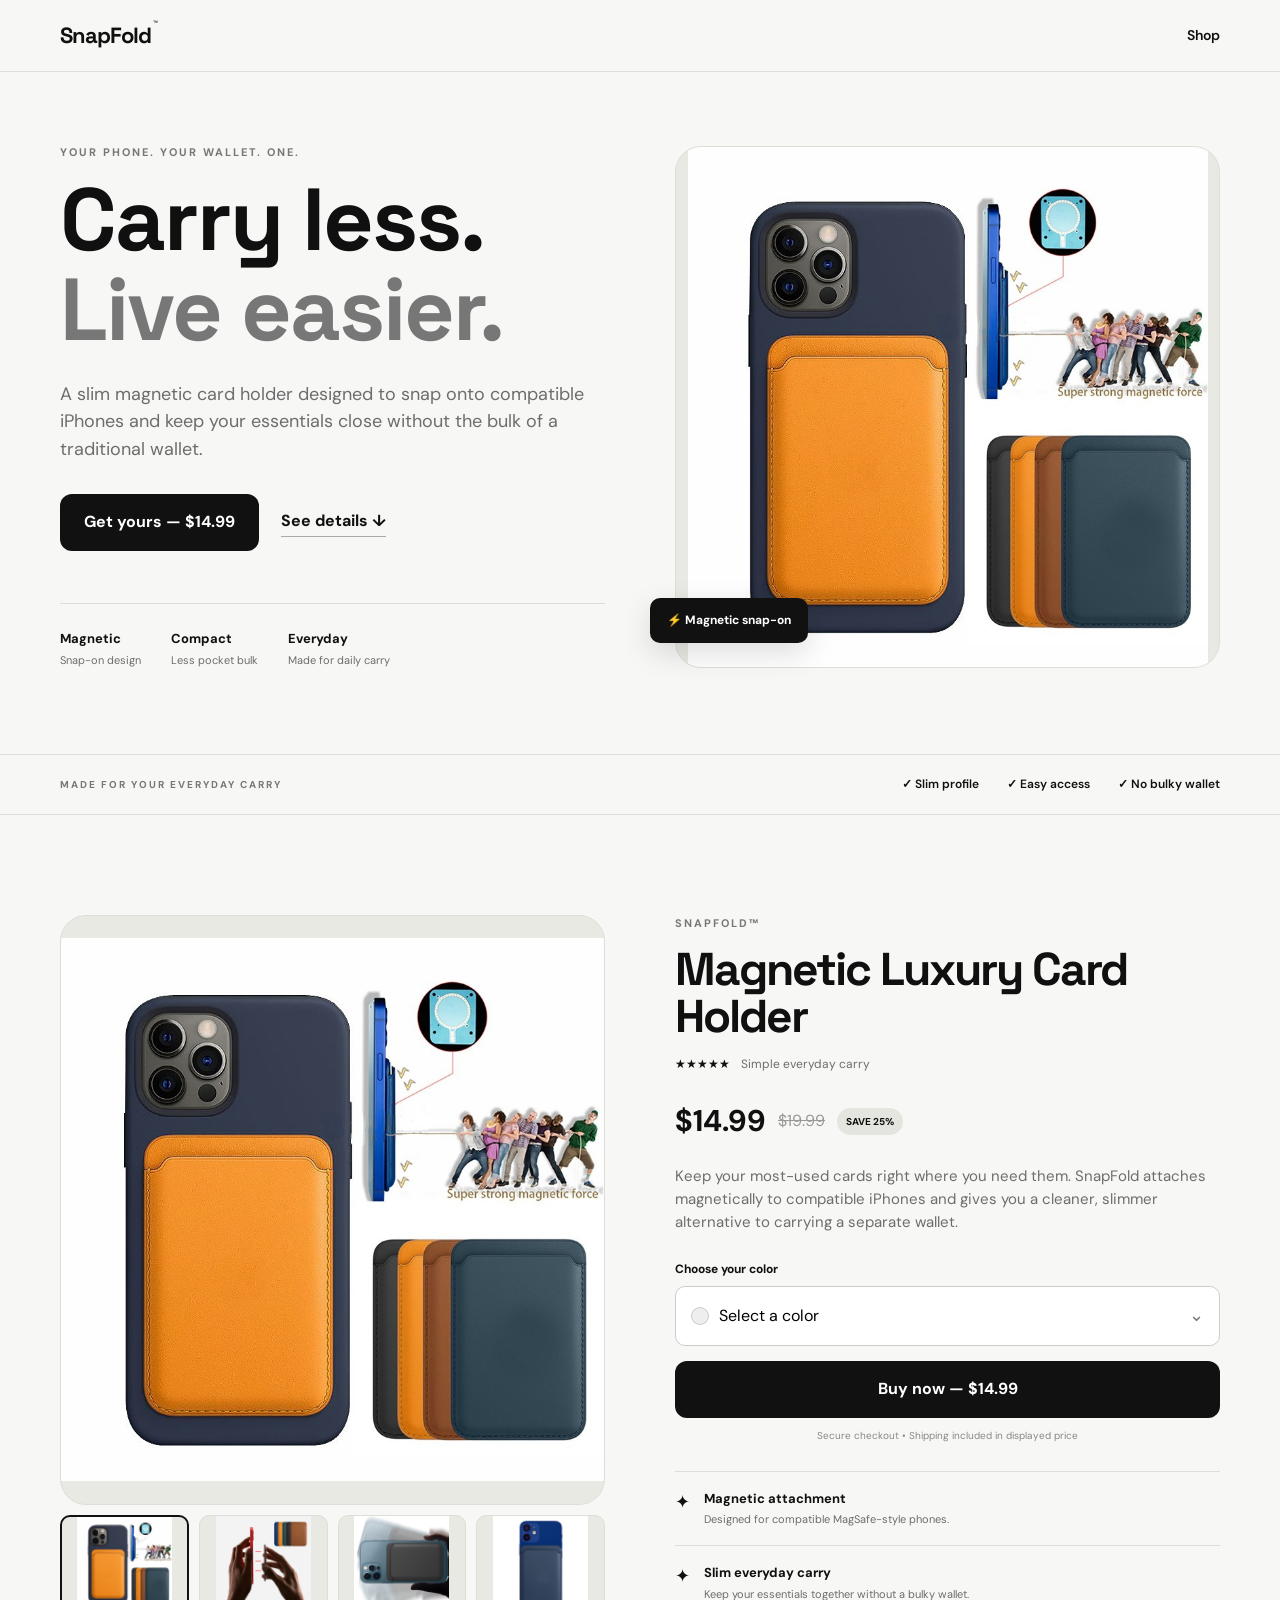
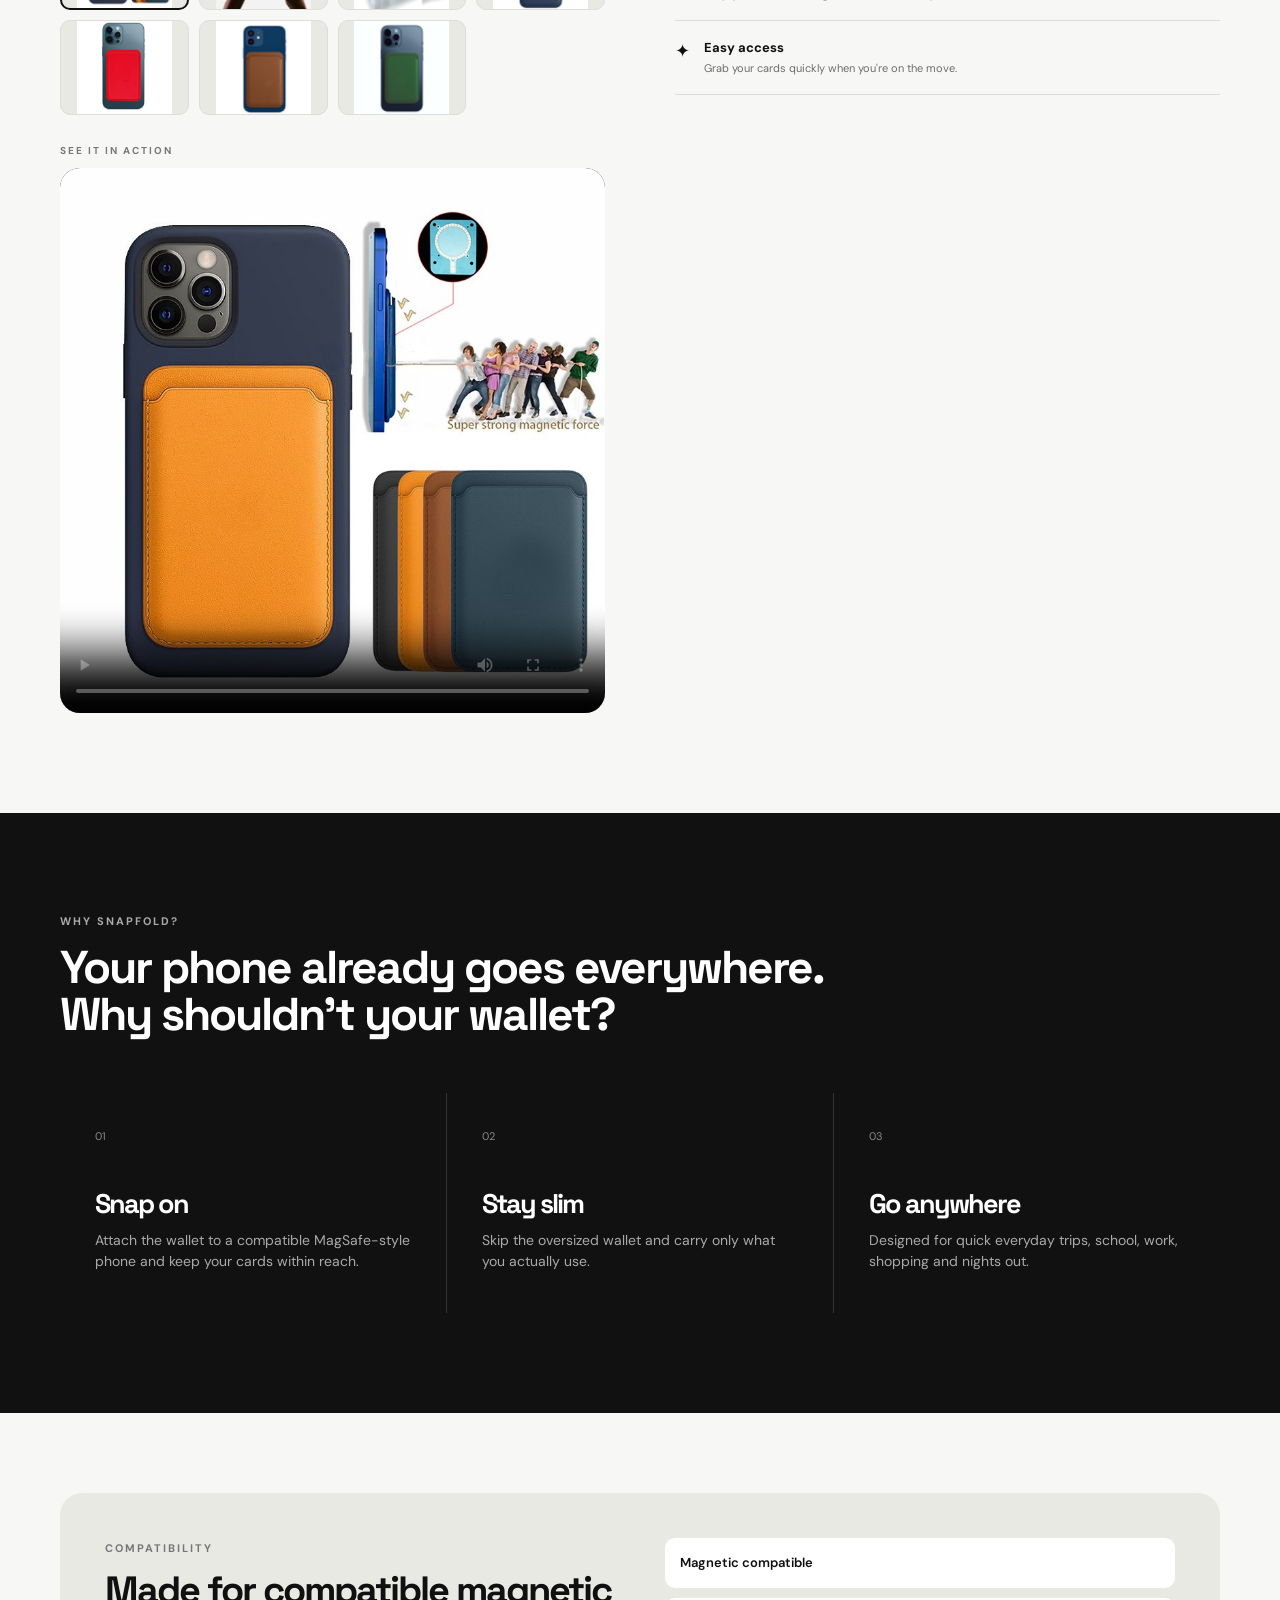
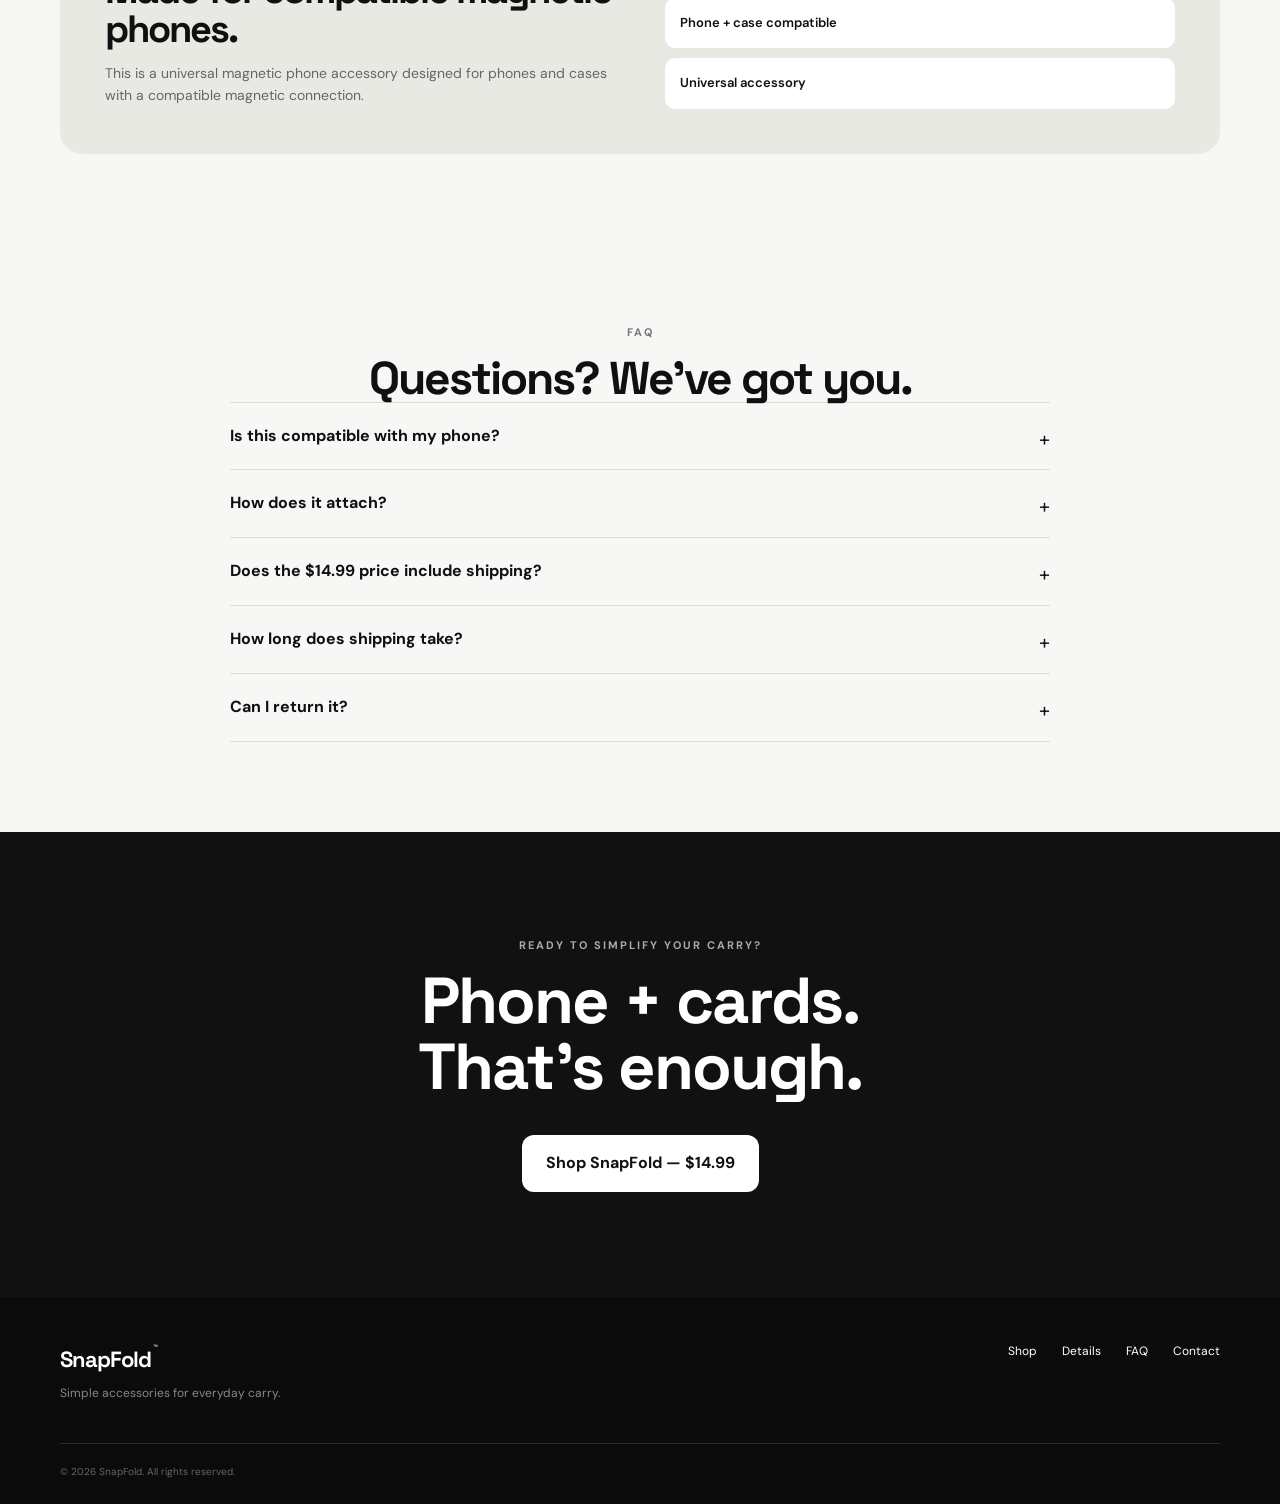
==== index.html @ 647550b1 "Add files via upload" ====
<!DOCTYPE html>
<html lang="en">
<head>
  <meta charset="UTF-8">
  <meta name="viewport" content="width=device-width, initial-scale=1.0">
  <meta name="description" content="Snap-on magnetic wallet case for your iPhone. Carry your cards without the bulky wallet.">
  <title>SnapFold — Magnetic Card Wallet</title>
  <link rel="stylesheet" href="style.css">
</head>
<body>

<header class="site-header">
  <div class="container nav">
    <a class="logo" href="#top">SnapFold<span>™</span></a>
    <a class="nav-link" href="#product">Shop</a>
  </div>
</header>

<main id="top">
  <section class="hero">
    <div class="container hero-grid">
      <div class="hero-copy">
        <p class="eyebrow">YOUR PHONE. YOUR WALLET. ONE.</p>
        <h1>Carry less.<br><span>Live easier.</span></h1>
        <p class="hero-text">
          A slim magnetic card holder designed to snap onto compatible iPhones
          and keep your essentials close without the bulk of a traditional wallet.
        </p>
        <div class="hero-actions">
          <a class="btn primary" href="#product">Get yours — $14.99</a>
          <a class="text-link" href="#details">See details ↓</a>
        </div>
        <div class="trust-row">
          <div><strong>Magnetic</strong><small>Snap-on design</small></div>
          <div><strong>Compact</strong><small>Less pocket bulk</small></div>
          <div><strong>Everyday</strong><small>Made for daily carry</small></div>
        </div>
      </div>

      <div class="hero-product">
        <div class="hero-product-image">
          <img src="snapfold-photo-1.jpeg" alt="SnapFold magnetic card holder">
        </div>
        <div class="floating-card">⚡ Magnetic snap-on</div>
      </div>
    </div>
  </section>

  <section class="social-proof">
    <div class="container proof-inner">
      <p>MADE FOR YOUR EVERYDAY CARRY</p>
      <div class="proof-items">
        <span>✓ Slim profile</span>
        <span>✓ Easy access</span>
        <span>✓ No bulky wallet</span>
      </div>
    </div>
  </section>

  <section id="product" class="product-section">
    <div class="container product-grid">
      <div class="gallery">
        <div class="main-image">
          <img id="mainProductImage" src="snapfold-photo-1.jpeg" alt="SnapFold magnetic card holder">
        </div>
        <div class="thumb-row">
          <button class="thumb active" type="button" data-image="snapfold-photo-1.jpeg" aria-label="View product photo 1"><img src="snapfold-photo-1.jpeg" alt=""></button>
          <button class="thumb" type="button" data-image="snapfold-photo-2.jpeg" aria-label="View product photo 2"><img src="snapfold-photo-2.jpeg" alt=""></button>
          <button class="thumb" type="button" data-image="snapfold-photo-3.jpeg" aria-label="View product photo 3"><img src="snapfold-photo-3.jpeg" alt=""></button>
          <button class="thumb" type="button" data-image="snapfold-photo-4.jpeg" aria-label="View product photo 4"><img src="snapfold-photo-4.jpeg" alt=""></button>
          <button class="thumb" type="button" data-image="snapfold-photo-5.jpeg" aria-label="View product photo 5"><img src="snapfold-photo-5.jpeg" alt=""></button>
          <button class="thumb" type="button" data-image="snapfold-photo-6.jpeg" aria-label="View product photo 6"><img src="snapfold-photo-6.jpeg" alt=""></button>
          <button class="thumb" type="button" data-image="snapfold-photo-7.jpeg" aria-label="View product photo 7"><img src="snapfold-photo-7.jpeg" alt=""></button>
        </div>
        <div class="product-video-wrap">
          <p class="media-label">SEE IT IN ACTION</p>
          <video class="product-video" controls playsinline preload="metadata" poster="snapfold-photo-1.jpeg">
            <source src="product-video.mp4" type="video/mp4">
            Your browser does not support the video tag.
          </video>
        </div>
      </div>

      <div class="product-info">
        <p class="eyebrow">SNAPFOLD™</p>
        <h2>Magnetic Luxury Card Holder</h2>
        <div class="rating">★★★★★ <span>Simple everyday carry</span></div>
        <div class="price-row">
          <span class="price">$14.99</span>
          <span class="compare">$19.99</span>
          <span class="badge">SAVE 25%</span>
        </div>
        <p class="product-description">
          Keep your most-used cards right where you need them. SnapFold attaches
          magnetically to compatible iPhones and gives you a cleaner, slimmer
          alternative to carrying a separate wallet.
        </p>

        <div class="option-block">
          <label>Choose your color</label>
          <button class="color-trigger" type="button" id="colorTrigger" aria-expanded="false"><span class="selected-preview"><span class="color-dot neutral" id="selectedDot"></span><span id="selectedColor">Select a color</span></span><span class="arrow">⌄</span></button>
          <div class="color-panel" id="colorPanel">
            <div class="color-panel-title">Available colors</div>
            <div class="color-grid">
              <button class="color-item" type="button" data-color="Black"><span class="color-dot black"></span><span>Black</span></button>
              <button class="color-item" type="button" data-color="Dark Gray"><span class="color-dot dark-gray"></span><span>Dark Gray</span></button>
              <button class="color-item" type="button" data-color="Gray"><span class="color-dot gray"></span><span>Gray</span></button>
              <button class="color-item" type="button" data-color="White"><span class="color-dot white"></span><span>White</span></button>
              <button class="color-item" type="button" data-color="Cream"><span class="color-dot cream"></span><span>Cream</span></button>
              <button class="color-item" type="button" data-color="Beige"><span class="color-dot beige"></span><span>Beige</span></button>
              <button class="color-item" type="button" data-color="Taupe"><span class="color-dot taupe"></span><span>Taupe</span></button>
              <button class="color-item" type="button" data-color="Brown"><span class="color-dot brown"></span><span>Brown</span></button>
              <button class="color-item" type="button" data-color="Cognac"><span class="color-dot cognac"></span><span>Cognac</span></button>
              <button class="color-item" type="button" data-color="Red"><span class="color-dot red"></span><span>Red</span></button>
              <button class="color-item" type="button" data-color="Burgundy"><span class="color-dot burgundy"></span><span>Burgundy</span></button>
              <button class="color-item" type="button" data-color="Coral"><span class="color-dot coral"></span><span>Coral</span></button>
              <button class="color-item" type="button" data-color="Orange"><span class="color-dot orange"></span><span>Orange</span></button>
              <button class="color-item" type="button" data-color="Yellow"><span class="color-dot yellow"></span><span>Yellow</span></button>
              <button class="color-item" type="button" data-color="Sage Green"><span class="color-dot sage-green"></span><span>Sage Green</span></button>
              <button class="color-item" type="button" data-color="Light Blue"><span class="color-dot light-blue"></span><span>Light Blue</span></button>
              <button class="color-item" type="button" data-color="Sky Blue"><span class="color-dot sky-blue"></span><span>Sky Blue</span></button>
              <button class="color-item" type="button" data-color="Blue"><span class="color-dot blue"></span><span>Blue</span></button>
              <button class="color-item" type="button" data-color="Royal Blue"><span class="color-dot royal-blue"></span><span>Royal Blue</span></button>
              <button class="color-item" type="button" data-color="Navy"><span class="color-dot navy"></span><span>Navy</span></button>
              <button class="color-item" type="button" data-color="Lavender"><span class="color-dot lavender"></span><span>Lavender</span></button>
              <button class="color-item" type="button" data-color="Purple"><span class="color-dot purple"></span><span>Purple</span></button>
              <button class="color-item" type="button" data-color="Plum"><span class="color-dot plum"></span><span>Plum</span></button>
              <button class="color-item" type="button" data-color="Light Pink"><span class="color-dot light-pink"></span><span>Light Pink</span></button>
              <button class="color-item" type="button" data-color="Pink"><span class="color-dot pink"></span><span>Pink</span></button>
              <button class="color-item" type="button" data-color="Hot Pink"><span class="color-dot hot-pink"></span><span>Hot Pink</span></button>
              <button class="color-item" type="button" data-color="Rose"><span class="color-dot rose"></span><span>Rose</span></button>
              <button class="color-item" type="button" data-color="Stone"><span class="color-dot stone"></span><span>Stone</span></button>
              <button class="color-item" type="button" data-color="Mocha"><span class="color-dot mocha"></span><span>Mocha</span></button>
              <button class="color-item" type="button" data-color="Midnight"><span class="color-dot midnight"></span><span>Midnight</span></button>
            </div>
          </div>
        </div>

        <button class="btn primary full" id="buyButton">Buy now — $14.99</button>
        <p class="checkout-note">Secure checkout • Shipping included in displayed price</p>

        <div class="benefits">
          <div><span>✦</span><div><strong>Magnetic attachment</strong><small>Designed for compatible MagSafe-style phones.</small></div></div>
          <div><span>✦</span><div><strong>Slim everyday carry</strong><small>Keep your essentials together without a bulky wallet.</small></div></div>
          <div><span>✦</span><div><strong>Easy access</strong><small>Grab your cards quickly when you're on the move.</small></div></div>
        </div>
      </div>
    </div>
  </section>

  <section id="details" class="details">
    <div class="container">
      <div class="section-heading">
        <p class="eyebrow">WHY SNAPFOLD?</p>
        <h2>Your phone already goes everywhere.<br>Why shouldn't your wallet?</h2>
      </div>
      <div class="feature-grid">
        <article><div class="feature-number">01</div><h3>Snap on</h3><p>Attach the wallet to a compatible MagSafe-style phone and keep your cards within reach.</p></article>
        <article><div class="feature-number">02</div><h3>Stay slim</h3><p>Skip the oversized wallet and carry only what you actually use.</p></article>
        <article><div class="feature-number">03</div><h3>Go anywhere</h3><p>Designed for quick everyday trips, school, work, shopping and nights out.</p></article>
      </div>
    </div>
  </section>

  <section class="compatibility">
    <div class="container compatibility-box">
      <div>
        <p class="eyebrow">COMPATIBILITY</p>
        <h2>Made for compatible magnetic phones.</h2>
        <p>This is a universal magnetic phone accessory designed for phones and cases with a compatible magnetic connection.</p>
      </div>
      <div class="models">
        <span>Magnetic compatible</span>
        <span>Phone + case compatible</span>
        <span>Universal accessory</span>
      </div>
    </div>
  </section>

  <section id="faq" class="faq">
    <div class="container narrow">
      <div class="section-heading center">
        <p class="eyebrow">FAQ</p>
        <h2>Questions? We've got you.</h2>
      </div>
      <details><summary>Is this compatible with my phone?</summary><p>This is a universal magnetic accessory. Your phone or case needs a compatible magnetic connection for the holder to attach properly.</p></details>
      <details><summary>How does it attach?</summary><p>It uses a magnetic connection designed for compatible MagSafe-style phones/cases.</p></details>
      <details><summary>Does the $14.99 price include shipping?</summary><p>The displayed store price is set up to include the current $7.84 product-and-shipping cost you provided. Final checkout terms should be confirmed before launch.</p></details>
      <details><summary>How long does shipping take?</summary><p>Shipping time depends on the supplier's fulfillment route and destination. Add the exact CJdropshipping shipping estimate here before launching paid traffic.</p></details>
      <details><summary>Can I return it?</summary><p>Return eligibility depends on your final store policy and supplier terms. Publish your actual return policy before accepting orders.</p></details>
    </div>
  </section>

  <section class="final-cta">
    <div class="container">
      <p class="eyebrow">READY TO SIMPLIFY YOUR CARRY?</p>
      <h2>Phone + cards.<br>That's enough.</h2>
      <a class="btn light" href="#product">Shop SnapFold — $14.99</a>
    </div>
  </section>
</main>

<footer>
  <div class="container footer-inner">
    <div>
      <a class="logo" href="#top">SnapFold<span>™</span></a>
      <p>Simple accessories for everyday carry.</p>
    </div>
    <div class="footer-links">
      <a href="#product">Shop</a>
      <a href="#details">Details</a>
      <a href="#faq">FAQ</a>
      <a href="mailto:support@YOURDOMAIN.com">Contact</a>
    </div>
  </div>
  <div class="container copyright">© 2026 SnapFold. All rights reserved.</div>
</footer>

<script>
  const CHECKOUT_LINK = "CHECKOUT_LINK_HERE";

  document.querySelectorAll(".thumb").forEach(function (thumb) {
    thumb.addEventListener("click", function () {
      const image = this.getAttribute("data-image");
      document.getElementById("mainProductImage").src = image;

      document.querySelectorAll(".thumb").forEach(function (item) {
        item.classList.remove("active");
      });
      this.classList.add("active");
    });
  });

  let selectedColor = "";
  const colorTrigger = document.getElementById("colorTrigger");
  const colorPanel = document.getElementById("colorPanel");
  const selectedColorText = document.getElementById("selectedColor");
  const selectedDot = document.getElementById("selectedDot");

  colorTrigger.addEventListener("click", function () {
    const open = colorPanel.classList.toggle("open");
    colorTrigger.setAttribute("aria-expanded", String(open));
  });

  document.querySelectorAll(".color-item").forEach(function (item) {
    item.addEventListener("click", function () {
      selectedColor = this.dataset.color;
      selectedColorText.textContent = selectedColor;
      selectedDot.className = this.querySelector(".color-dot").className;
      document.querySelectorAll(".color-item").forEach(function (i) { i.classList.remove("selected"); });
      this.classList.add("selected");
      colorPanel.classList.remove("open");
      colorTrigger.setAttribute("aria-expanded", "false");
    });
  });

  document.getElementById("buyButton").addEventListener("click", function () {
    if (!selectedColor) { alert("Please choose a color first."); colorTrigger.focus(); return; }
    if (CHECKOUT_LINK === "CHECKOUT_LINK_HERE") { alert("Your store is ready, but you still need to add your checkout link in index.html."); return; }
    window.location.href = CHECKOUT_LINK;
  });
</script>

</body>
</html>
---- style.css ----
@import url('https://fonts.googleapis.com/css2?family=DM+Sans:wght@400;500;600;700&family=Space+Grotesk:wght@500;600;700&display=swap');

:root{
  --bg:#f7f7f5;
  --text:#101010;
  --muted:#6d6d6d;
  --line:#deded9;
  --card:#ffffff;
  --accent:#111111;
  --soft:#ecece7;
  --max:1160px;
}

*{box-sizing:border-box;margin:0;padding:0}
html{scroll-behavior:smooth}
body{font-family:"DM Sans",Arial,sans-serif;background:var(--bg);color:var(--text);line-height:1.55}
a{text-decoration:none;color:inherit}
button,select{font:inherit}
.container{width:min(var(--max),calc(100% - 40px));margin:auto}

.site-header{height:72px;border-bottom:1px solid var(--line);background:rgba(247,247,245,.94);position:sticky;top:0;z-index:20;backdrop-filter:blur(12px)}
.nav{height:100%;display:flex;align-items:center;justify-content:space-between}
.logo{font-family:"Space Grotesk",sans-serif;font-size:22px;font-weight:700;letter-spacing:-1px}
.logo span{font-size:9px;vertical-align:top;margin-left:2px}
.nav-link{font-weight:600;font-size:14px}

.hero{padding:72px 0 85px}
.hero-grid{display:grid;grid-template-columns:1fr 1fr;gap:70px;align-items:center}
.eyebrow{font-size:11px;font-weight:700;letter-spacing:2px;color:#777;margin-bottom:14px}
h1,h2,h3{font-family:"Space Grotesk",sans-serif;letter-spacing:-2px;line-height:1.02}
h1{font-size:clamp(52px,7vw,88px)}
h1 span{color:#777}
.hero-text{font-size:18px;color:var(--muted);max-width:570px;margin:26px 0 30px}
.hero-actions{display:flex;align-items:center;gap:22px;flex-wrap:wrap}
.btn{display:inline-flex;align-items:center;justify-content:center;border:0;border-radius:12px;padding:16px 24px;font-weight:700;cursor:pointer;transition:.2s transform,.2s opacity}
.btn:hover{transform:translateY(-2px);opacity:.9}
.primary{background:#111;color:#fff}
.light{background:#fff;color:#111}
.text-link{font-weight:700;border-bottom:1px solid #aaa;padding-bottom:2px}
.trust-row{display:flex;gap:30px;margin-top:52px;padding-top:25px;border-top:1px solid var(--line)}
.trust-row div{display:flex;flex-direction:column}
.trust-row strong{font-size:13px}
.trust-row small{color:var(--muted);font-size:11px;margin-top:3px}

.hero-product{position:relative}
.product-image-placeholder{background:#e9e9e4;border-radius:26px;min-height:520px;display:flex;flex-direction:column;align-items:center;justify-content:center;text-align:center;color:#777;border:1px dashed #bbb}
.product-image-placeholder .placeholder-icon{font-size:70px;margin-bottom:15px}
.product-image-placeholder strong{font-size:12px;letter-spacing:1px}
.product-image-placeholder small{max-width:220px;font-size:11px;margin-top:6px}
.floating-card{position:absolute;bottom:25px;left:-25px;background:#111;color:#fff;padding:13px 17px;border-radius:10px;font-size:12px;font-weight:700;box-shadow:0 10px 30px #0002}

.social-proof{border-top:1px solid var(--line);border-bottom:1px solid var(--line);padding:20px 0}
.proof-inner{display:flex;justify-content:space-between;align-items:center;gap:25px}
.proof-inner>p{font-size:10px;font-weight:700;letter-spacing:2px;color:#777}
.proof-items{display:flex;gap:28px;font-size:12px;font-weight:600}

.product-section{padding:100px 0}
.product-grid{display:grid;grid-template-columns:1fr 1fr;gap:70px;align-items:start}
.gallery .main-image{min-height:590px}
.thumb-row{display:grid;grid-template-columns:repeat(4,1fr);gap:10px;margin-top:10px}
.thumb{background:#e9e9e4;border:1px solid var(--line);border-radius:10px;height:95px;display:flex;align-items:center;justify-content:center;font-size:10px;color:#888;font-weight:700}
.product-info h2{font-size:46px;margin-bottom:15px}
.rating{font-size:12px;margin-bottom:25px}
.rating span{color:var(--muted);margin-left:8px}
.price-row{display:flex;align-items:center;gap:12px;margin-bottom:20px}
.price{font-size:30px;font-weight:700}
.compare{text-decoration:line-through;color:#999}
.badge{background:#e5e5df;border-radius:50px;padding:6px 9px;font-size:10px;font-weight:700}
.product-description{color:var(--muted);font-size:15px;margin-bottom:25px}
.option-block label{display:block;font-size:12px;font-weight:700;margin-bottom:8px}
select{width:100%;padding:15px;border:1px solid #ccc;border-radius:10px;background:white;outline:none}
.full{width:100%;margin-top:15px}
.checkout-note{text-align:center;font-size:10px;color:#888;margin:10px 0 28px}
.benefits{border-top:1px solid var(--line)}
.benefits>div{display:flex;gap:14px;padding:17px 0;border-bottom:1px solid var(--line)}
.benefits span{font-size:18px}
.benefits strong,.benefits small{display:block}
.benefits strong{font-size:13px}
.benefits small{font-size:11px;color:var(--muted);margin-top:2px}

.details{background:#111;color:#fff;padding:100px 0}
.details .eyebrow{color:#aaa}
.section-heading h2{font-size:46px}
.feature-grid{display:grid;grid-template-columns:repeat(3,1fr);gap:1px;background:#333;margin-top:55px}
.feature-grid article{background:#111;padding:35px;min-height:220px}
.feature-number{font-size:11px;color:#888;margin-bottom:45px}
.feature-grid h3{font-size:27px;margin-bottom:12px}
.feature-grid p{color:#aaa;font-size:14px}

.compatibility{padding:80px 0}
.compatibility-box{background:#e9e9e4;border-radius:22px;padding:45px;display:grid;grid-template-columns:1fr 1fr;gap:50px;align-items:center}
.compatibility h2{font-size:38px;margin-bottom:14px}
.compatibility p:not(.eyebrow){color:#666;font-size:14px}
.models{display:flex;flex-direction:column;gap:10px}
.models span{background:#fff;border-radius:10px;padding:15px;font-size:13px;font-weight:600}

.faq{padding:90px 0}
.narrow{max-width:820px}
.center{text-align:center}
.center h2{font-size:46px}
details{border-top:1px solid var(--line);padding:21px 0}
details:last-child{border-bottom:1px solid var(--line)}
summary{cursor:pointer;font-weight:700;list-style:none}
summary::-webkit-details-marker{display:none}
summary:after{content:"+";float:right;font-size:20px;font-weight:400}
details[open] summary:after{content:"−"}
details p{color:var(--muted);font-size:14px;max-width:700px;margin-top:13px}

.final-cta{background:#111;color:#fff;text-align:center;padding:105px 0}
.final-cta .eyebrow{color:#aaa}
.final-cta h2{font-size:65px;margin-bottom:35px}

footer{padding:45px 0 25px;background:#0b0b0b;color:#fff}
.footer-inner{display:flex;justify-content:space-between;gap:30px;padding-bottom:40px}
footer .logo{display:inline-block;margin-bottom:8px}
footer p{font-size:12px;color:#888}
.footer-links{display:flex;gap:25px;font-size:12px}
.footer-links a:hover{text-decoration:underline}
.copyright{border-top:1px solid #292929;padding-top:20px;color:#666;font-size:10px}

@media(max-width:850px){
  .container{width:min(100% - 28px,var(--max))}
  .hero{padding:48px 0 60px}
  .hero-grid,.product-grid,.compatibility-box{grid-template-columns:1fr;gap:40px}
  .hero-product{order:-1}
  .product-image-placeholder,.gallery .main-image{min-height:390px}
  h1{font-size:56px}
  .hero-text{font-size:16px}
  .trust-row{gap:15px;justify-content:space-between}
  .social-proof{display:none}
  .product-section,.details,.faq{padding:65px 0}
  .product-info h2{font-size:38px}
  .section-heading h2,.center h2{font-size:38px}
  .feature-grid{grid-template-columns:1fr;margin-top:35px}
  .feature-grid article{min-height:auto}
  .compatibility-box{padding:30px}
  .compatibility h2{font-size:32px}
  .final-cta{padding:75px 0}
  .final-cta h2{font-size:50px}
  .footer-inner{flex-direction:column}
}

@media(max-width:500px){
  .site-header{height:62px}
  .nav-link{display:none}
  .hero-product{margin-bottom:5px}
  .floating-card{left:10px;bottom:12px}
  .hero-actions .btn{width:100%}
  .trust-row{gap:8px}
  .trust-row small{font-size:9px}
  .product-info h2{font-size:34px}
  .thumb{height:70px}
  .footer-links{flex-wrap:wrap}
}

/* Real product media */
.hero-product-image {
  background: #e9e9e4;
  border-radius: 26px;
  min-height: 520px;
  display: flex;
  align-items: center;
  justify-content: center;
  overflow: hidden;
  border: 1px solid var(--line);
}
.hero-product-image img {
  width: 100%;
  height: 520px;
  object-fit: contain;
  display: block;
  image-rendering: auto;
}

.gallery .main-image {
  background: #e9e9e4;
  border-radius: 26px;
  min-height: 590px;
  height: 590px;
  overflow: hidden;
  display: flex;
  align-items: center;
  justify-content: center;
  border: 1px solid var(--line);
}
.gallery .main-image img {
  width: 100%;
  height: 100%;
  object-fit: contain;
  display: block;
}

.thumb-row {
  grid-template-columns: repeat(4, 1fr);
}
.thumb {
  padding: 0;
  overflow: hidden;
  cursor: pointer;
  background: #e9e9e4;
  transition: .2s border-color, .2s transform;
}
.thumb img {
  width: 100%;
  height: 95px;
  object-fit: contain;
  display: block;
}
.thumb.active {
  border: 2px solid #111;
}
.thumb:hover {
  transform: translateY(-2px);
}

.product-video-wrap {
  margin-top: 28px;
}
.media-label {
  font-size: 10px;
  font-weight: 700;
  letter-spacing: 2px;
  color: #777;
  margin-bottom: 10px;
}
.product-video {
  width: 100%;
  max-height: 650px;
  display: block;
  border-radius: 20px;
  background: #111;
  object-fit: contain;
}

@media (max-width: 850px) {
  .hero-product-image { min-height: 420px; }
  .hero-product-image img { height: 420px; }
  .gallery .main-image { height: 480px; min-height: 480px; }
}

/* Color picker */
.option-block{position:relative}.color-trigger{width:100%;padding:15px;border:1px solid #ccc;border-radius:10px;background:#fff;display:flex;align-items:center;justify-content:space-between;cursor:pointer;font:inherit;text-align:left}.selected-preview{display:flex;align-items:center;gap:10px}.arrow{font-size:18px;color:#777}.color-panel{display:none;position:absolute;z-index:20;left:0;right:0;top:78px;background:#fff;border:1px solid #ddd;border-radius:14px;padding:14px;box-shadow:0 18px 40px rgba(0,0,0,.12)}.color-panel.open{display:block}.color-panel-title{font-size:11px;font-weight:700;letter-spacing:1px;text-transform:uppercase;color:#777;margin-bottom:10px}.color-grid{display:grid;grid-template-columns:repeat(3,1fr);gap:7px;max-height:320px;overflow:auto}.color-item{border:1px solid #eee;background:#fafafa;border-radius:9px;padding:8px 7px;display:flex;align-items:center;gap:7px;cursor:pointer;font:inherit;font-size:11px;text-align:left}.color-item:hover,.color-item.selected{border-color:#111;background:#f2f2ee}.color-dot{width:18px;height:18px;min-width:18px;border-radius:50%;display:inline-block;border:1px solid rgba(0,0,0,.15)}.color-dot.neutral{background:#eee}.color-dot.black{background:#111}.color-dot.dark-gray{background:#3b3b3b}.color-dot.gray{background:#777}.color-dot.white{background:#fff}.color-dot.cream{background:#f3ead2}.color-dot.beige{background:#d8c3a5}.color-dot.taupe{background:#a89583}.color-dot.brown{background:#6b442b}.color-dot.cognac{background:#a6652f}.color-dot.red{background:#d71920}.color-dot.burgundy{background:#6d1020}.color-dot.coral{background:#f47d6b}.color-dot.orange{background:#f28c18}.color-dot.yellow{background:#f4cf32}.color-dot.sage-green{background:#879d79}.color-dot.light-blue{background:#a9c9df}.color-dot.sky-blue{background:#62b8e8}.color-dot.blue{background:#3569a8}.color-dot.royal-blue{background:#173f98}.color-dot.navy{background:#162b4d}.color-dot.lavender{background:#b9a7d7}.color-dot.purple{background:#7546a8}.color-dot.plum{background:#5d315f}.color-dot.light-pink{background:#f2c6d3}.color-dot.pink{background:#ed77a8}.color-dot.hot-pink{background:#ec2f86}.color-dot.rose{background:#c87983}.color-dot.stone{background:#aaa59b}.color-dot.mocha{background:#8a654f}.color-dot.midnight{background:#182033}@media(max-width:600px){.color-grid{grid-template-columns:repeat(2,1fr)}}
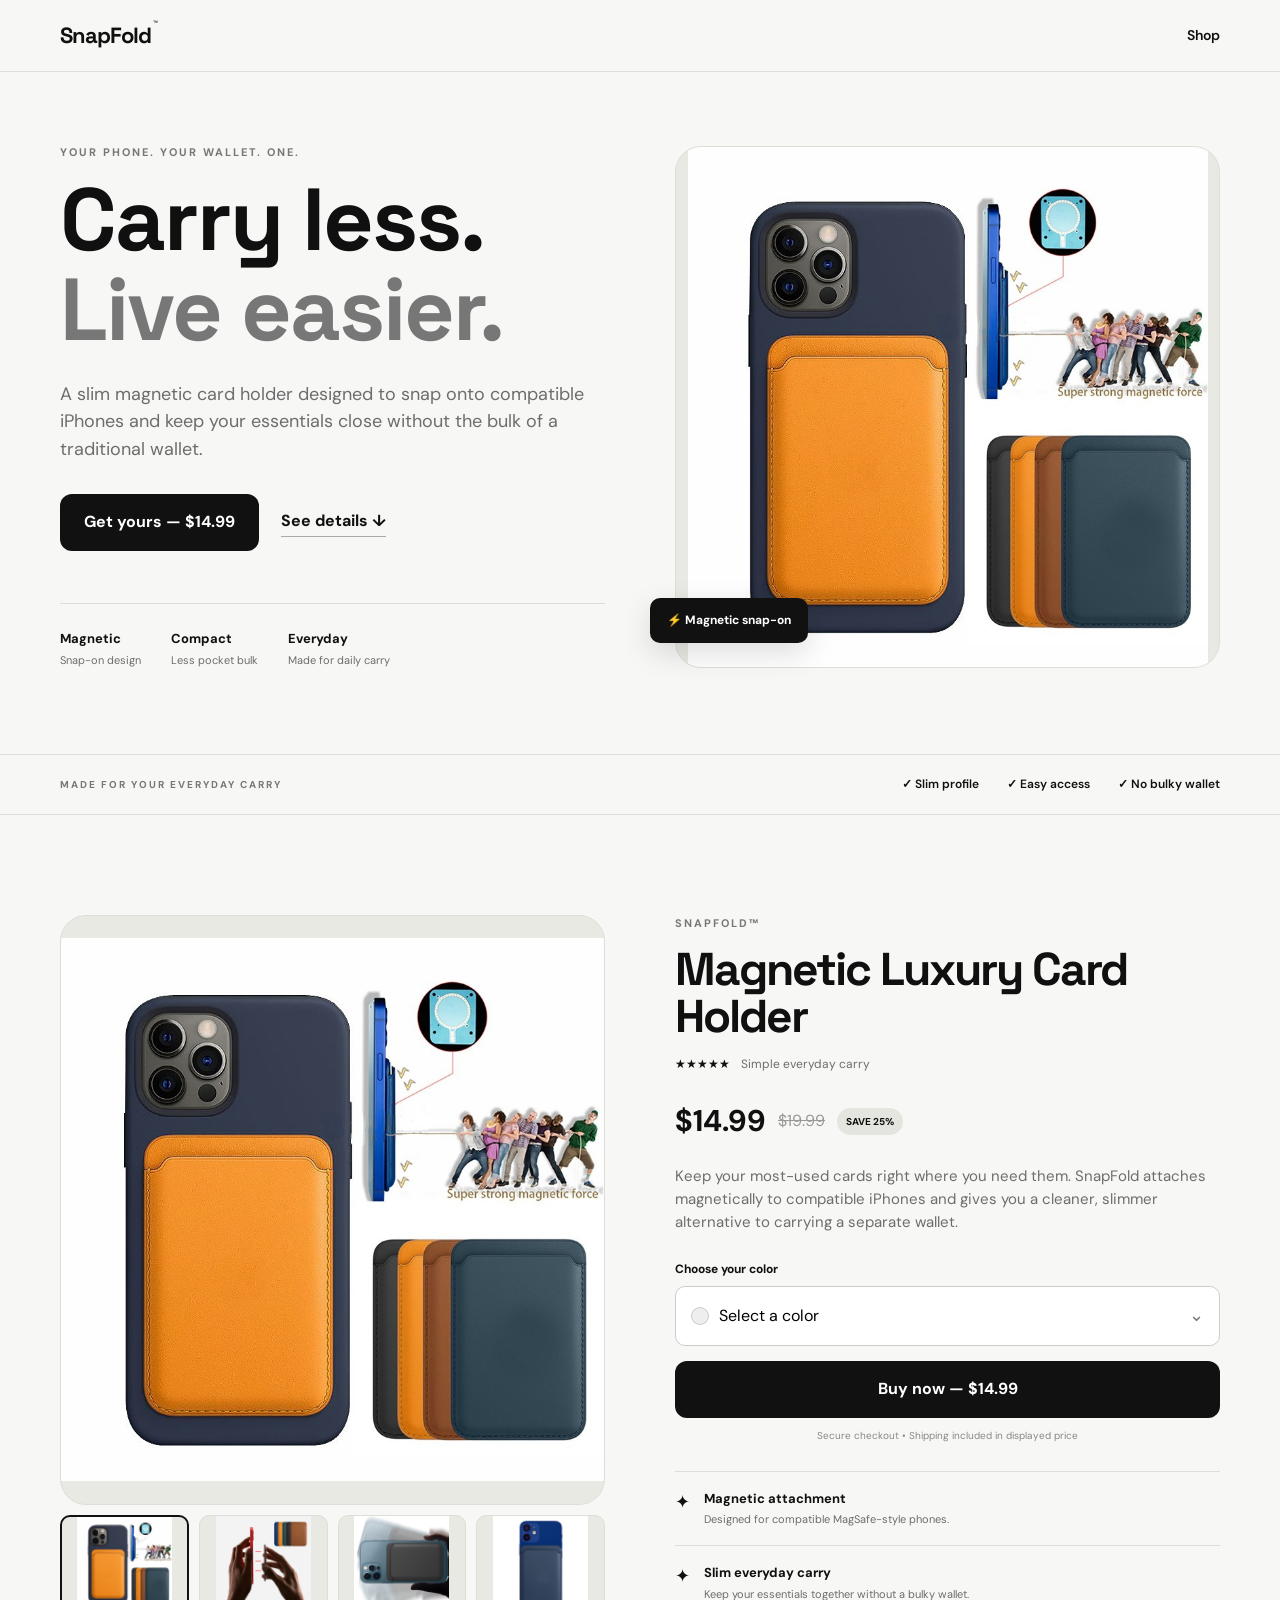
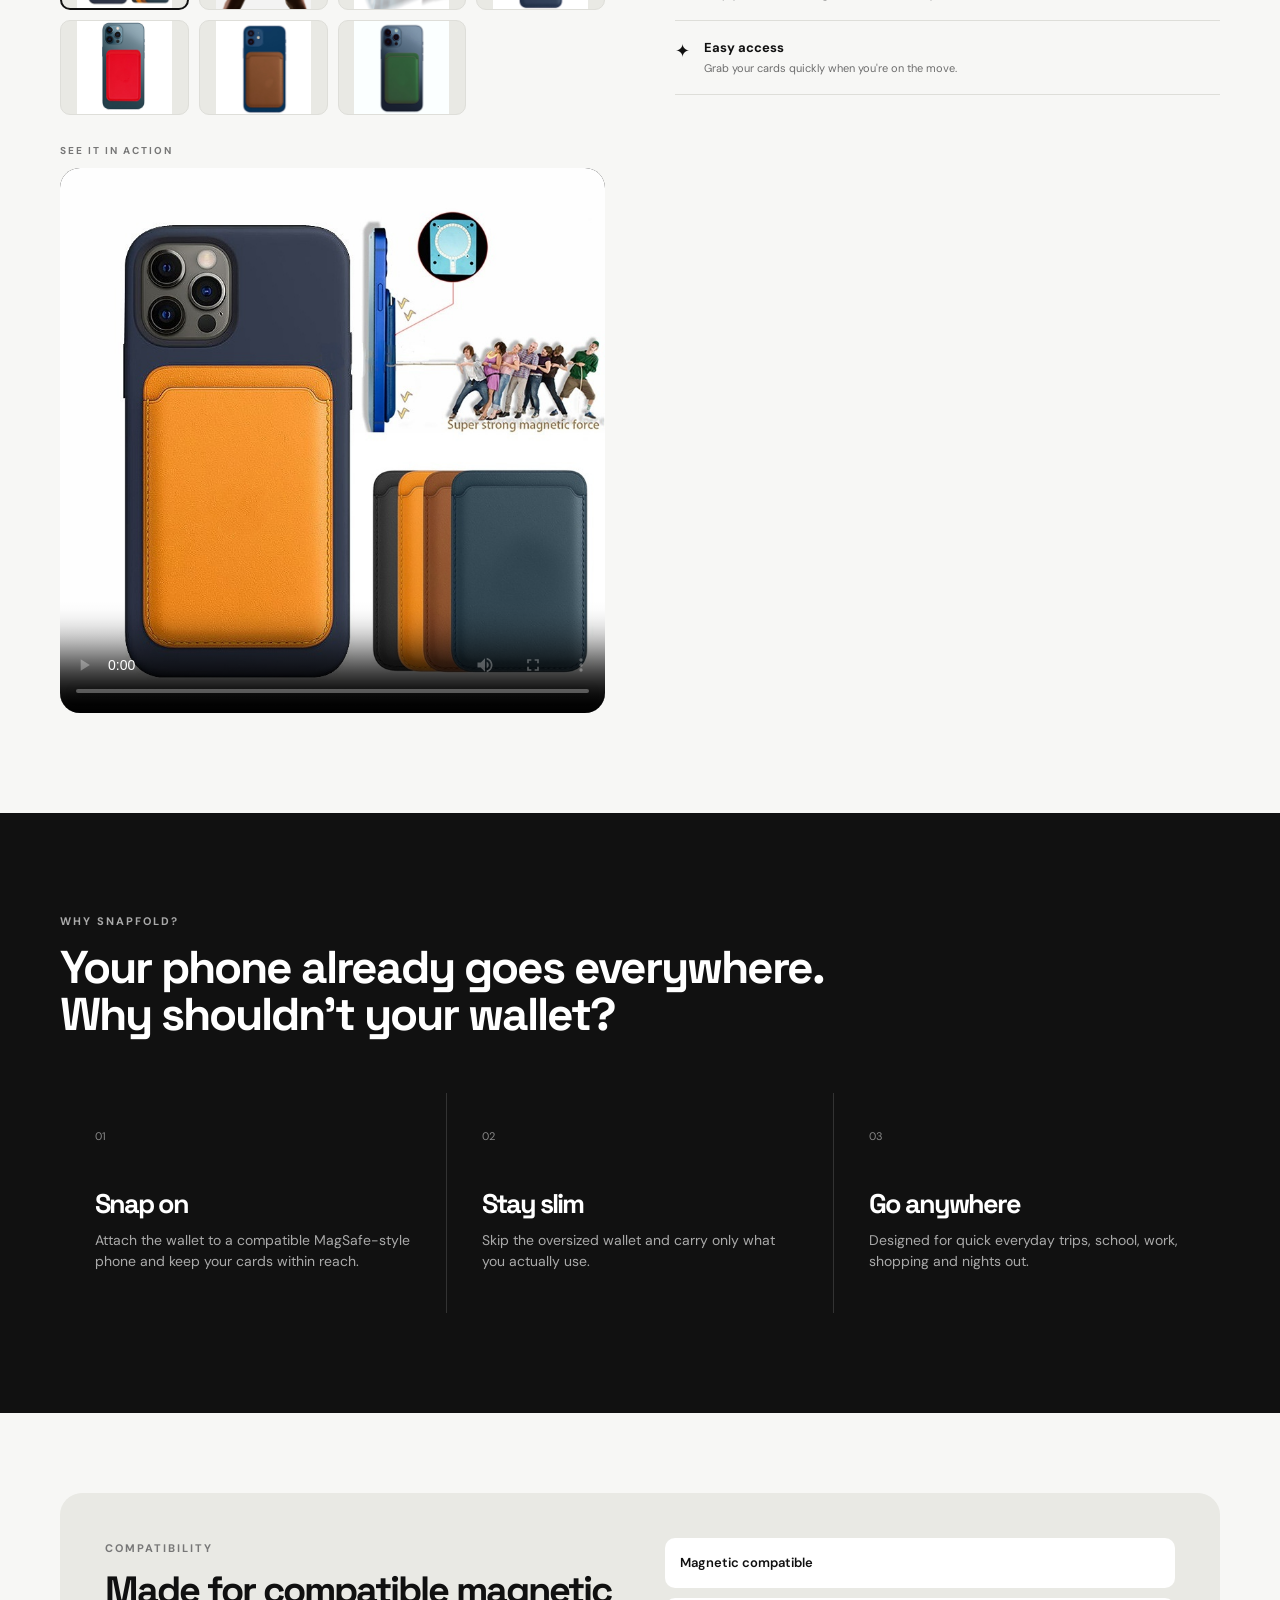
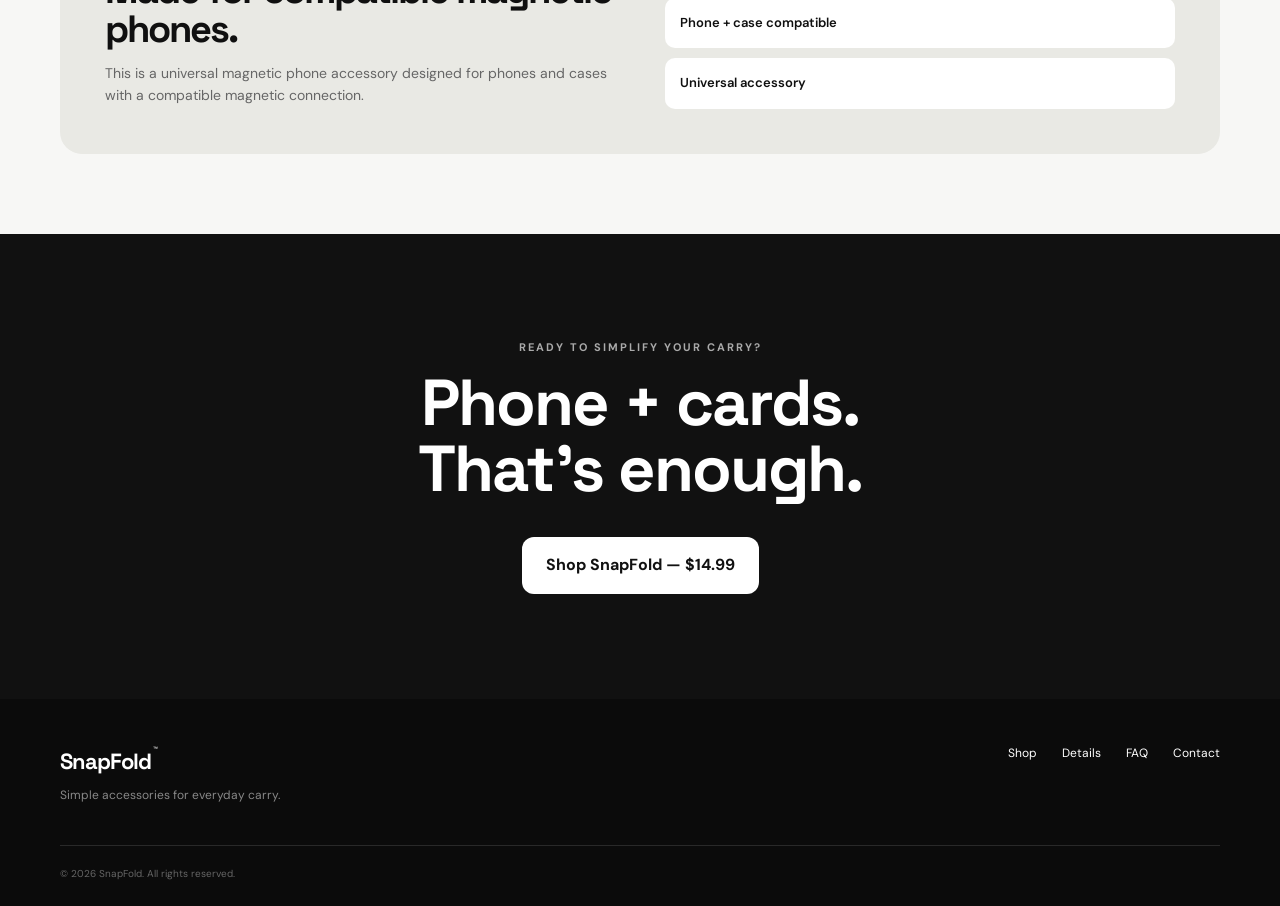
==== commit 436e5321: "Delete FAQ section from index.html Removed FAQ section from the index.html file." ====
--- a/index.html
+++ b/index.html
@@ -177,19 +177,7 @@
     </div>
   </section>
 
-  <section id="faq" class="faq">
-    <div class="container narrow">
-      <div class="section-heading center">
-        <p class="eyebrow">FAQ</p>
-        <h2>Questions? We've got you.</h2>
-      </div>
-      <details><summary>Is this compatible with my phone?</summary><p>This is a universal magnetic accessory. Your phone or case needs a compatible magnetic connection for the holder to attach properly.</p></details>
-      <details><summary>How does it attach?</summary><p>It uses a magnetic connection designed for compatible MagSafe-style phones/cases.</p></details>
-      <details><summary>Does the $14.99 price include shipping?</summary><p>The displayed store price is set up to include the current $7.84 product-and-shipping cost you provided. Final checkout terms should be confirmed before launch.</p></details>
-      <details><summary>How long does shipping take?</summary><p>Shipping time depends on the supplier's fulfillment route and destination. Add the exact CJdropshipping shipping estimate here before launching paid traffic.</p></details>
-      <details><summary>Can I return it?</summary><p>Return eligibility depends on your final store policy and supplier terms. Publish your actual return policy before accepting orders.</p></details>
-    </div>
-  </section>
+  
 
   <section class="final-cta">
     <div class="container">
@@ -217,7 +205,7 @@
 </footer>
 
 <script>
-  const CHECKOUT_LINK = "CHECKOUT_LINK_HERE";
+  const CHECKOUT_LINK = "https://buy.stripe.com/6oUfZh7LI0KgahKfLug7e00";
 
   document.querySelectorAll(".thumb").forEach(function (thumb) {
     thumb.addEventListener("click", function () {
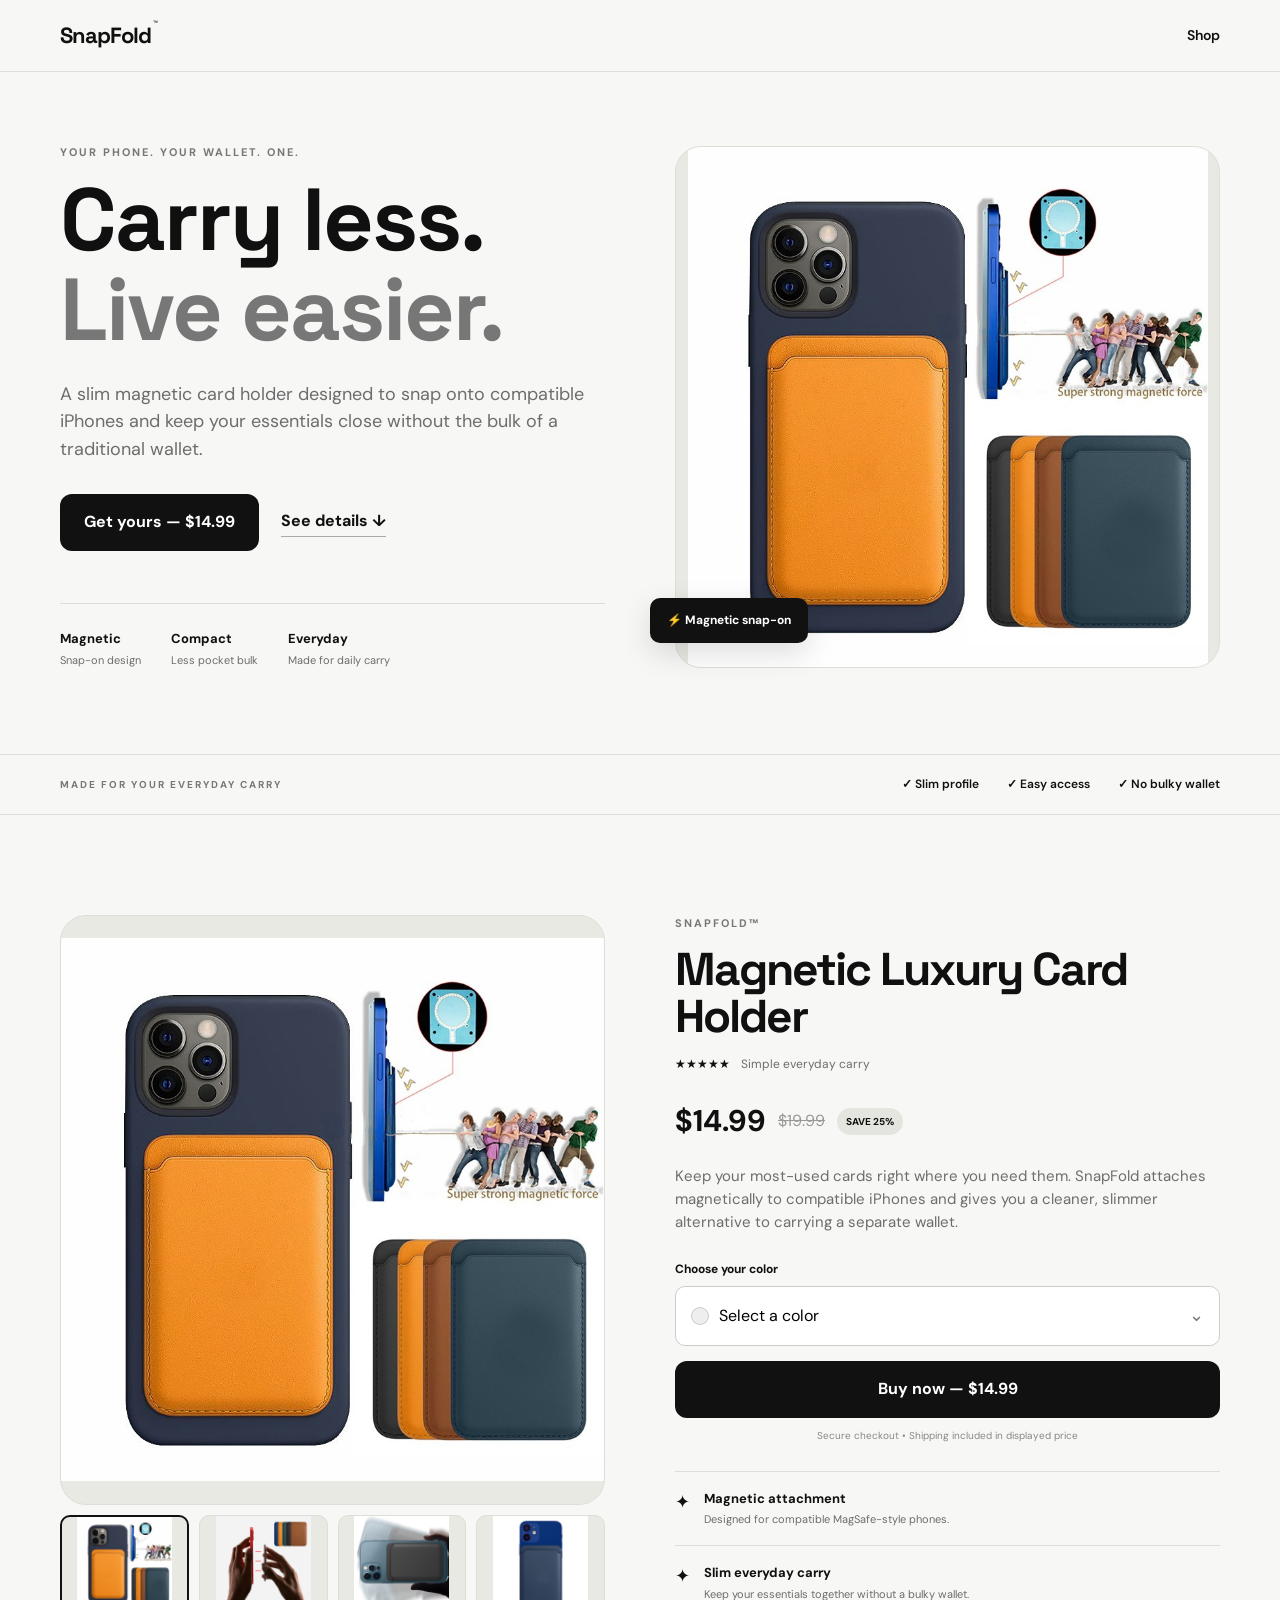
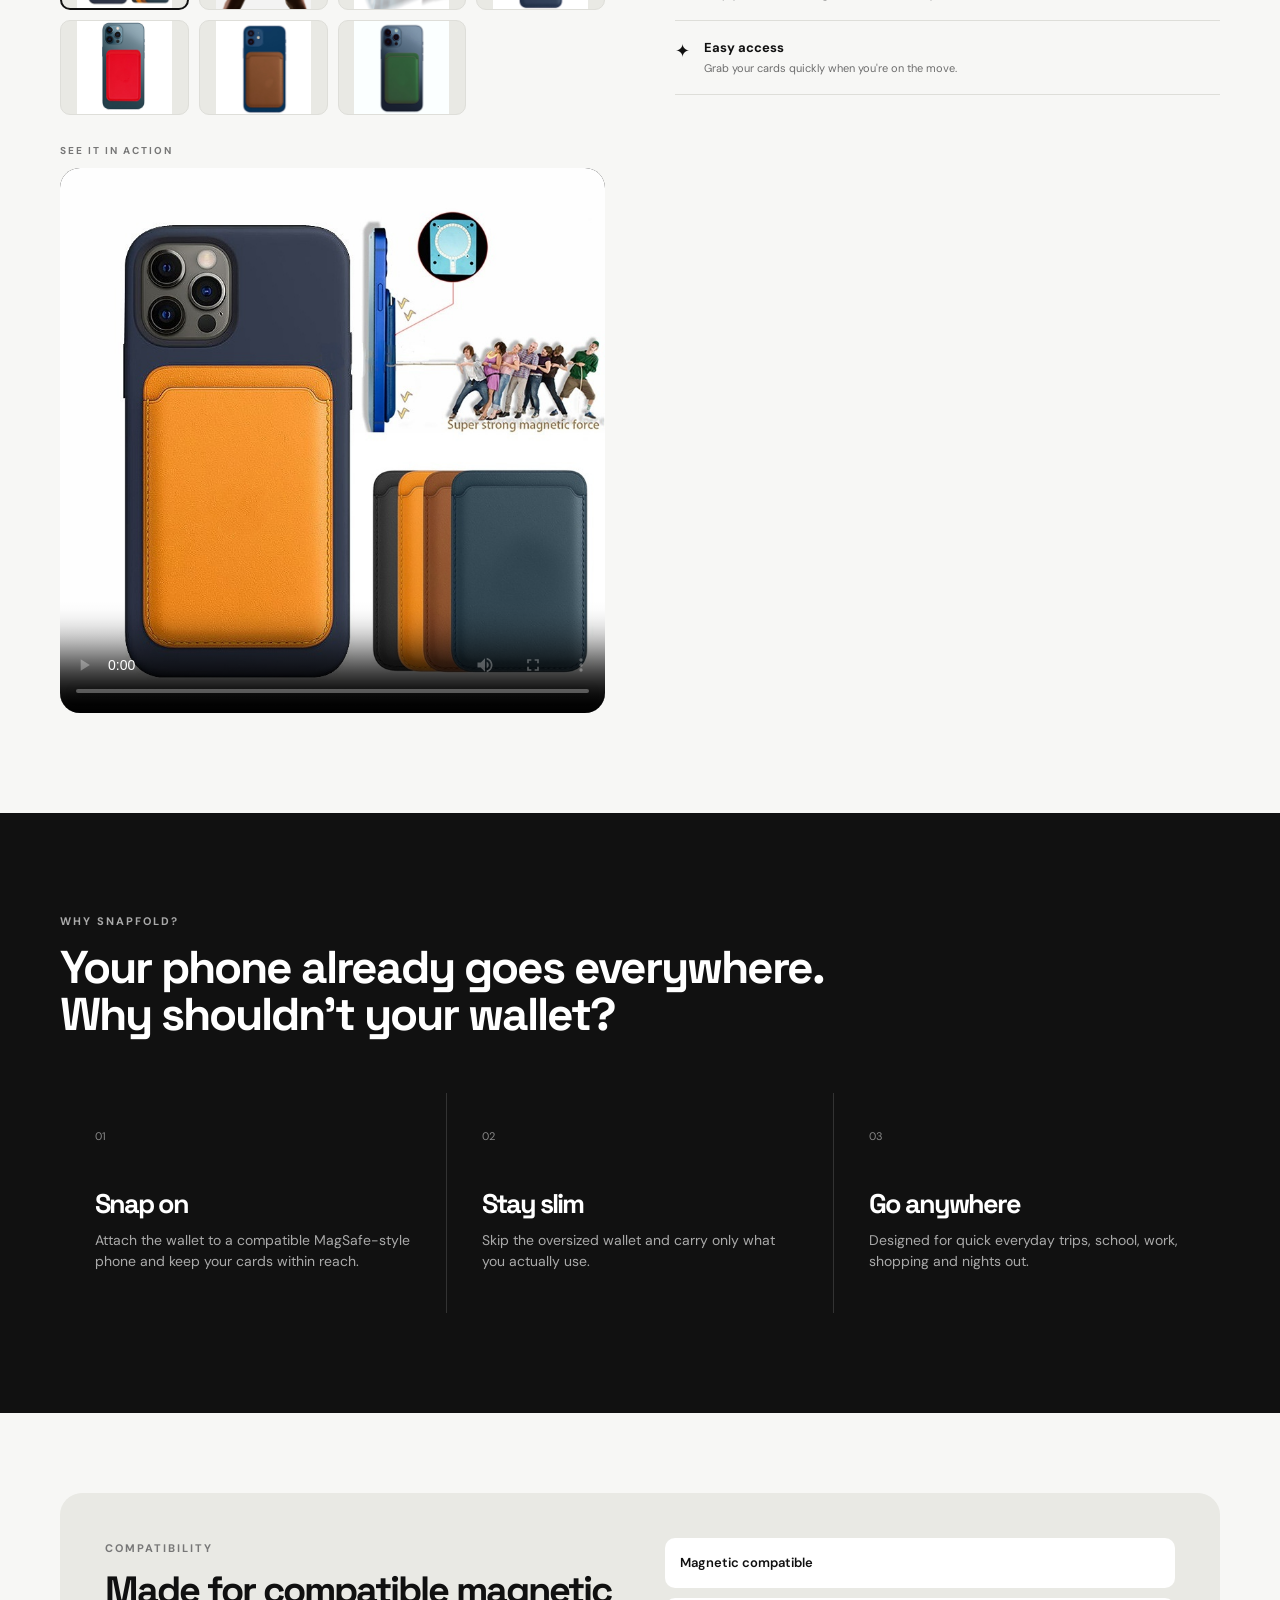
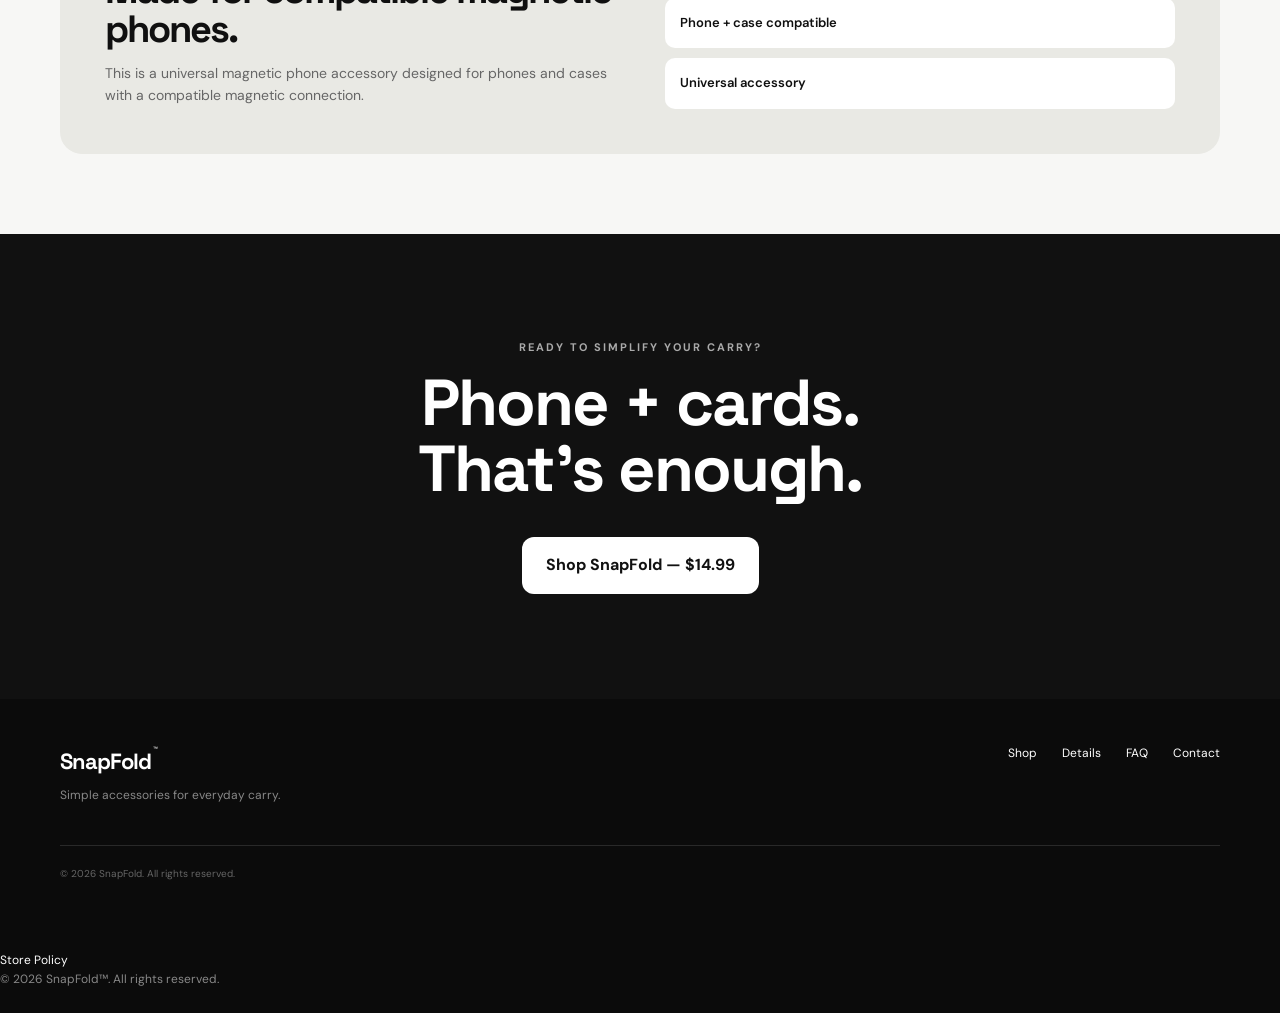
==== commit 21ceaf54: "Add footer with links and copyright notice" ====
--- a/index.html
+++ b/index.html
@@ -251,3 +251,12 @@
 
 </body>
 </html>
+
+<footer>
+    <div class="footer-links">
+        <a href="storepolicies.html">Store Policy</a>
+    
+    </div>
+
+    <p>© 2026 SnapFold™. All rights reserved.</p>
+</footer>
